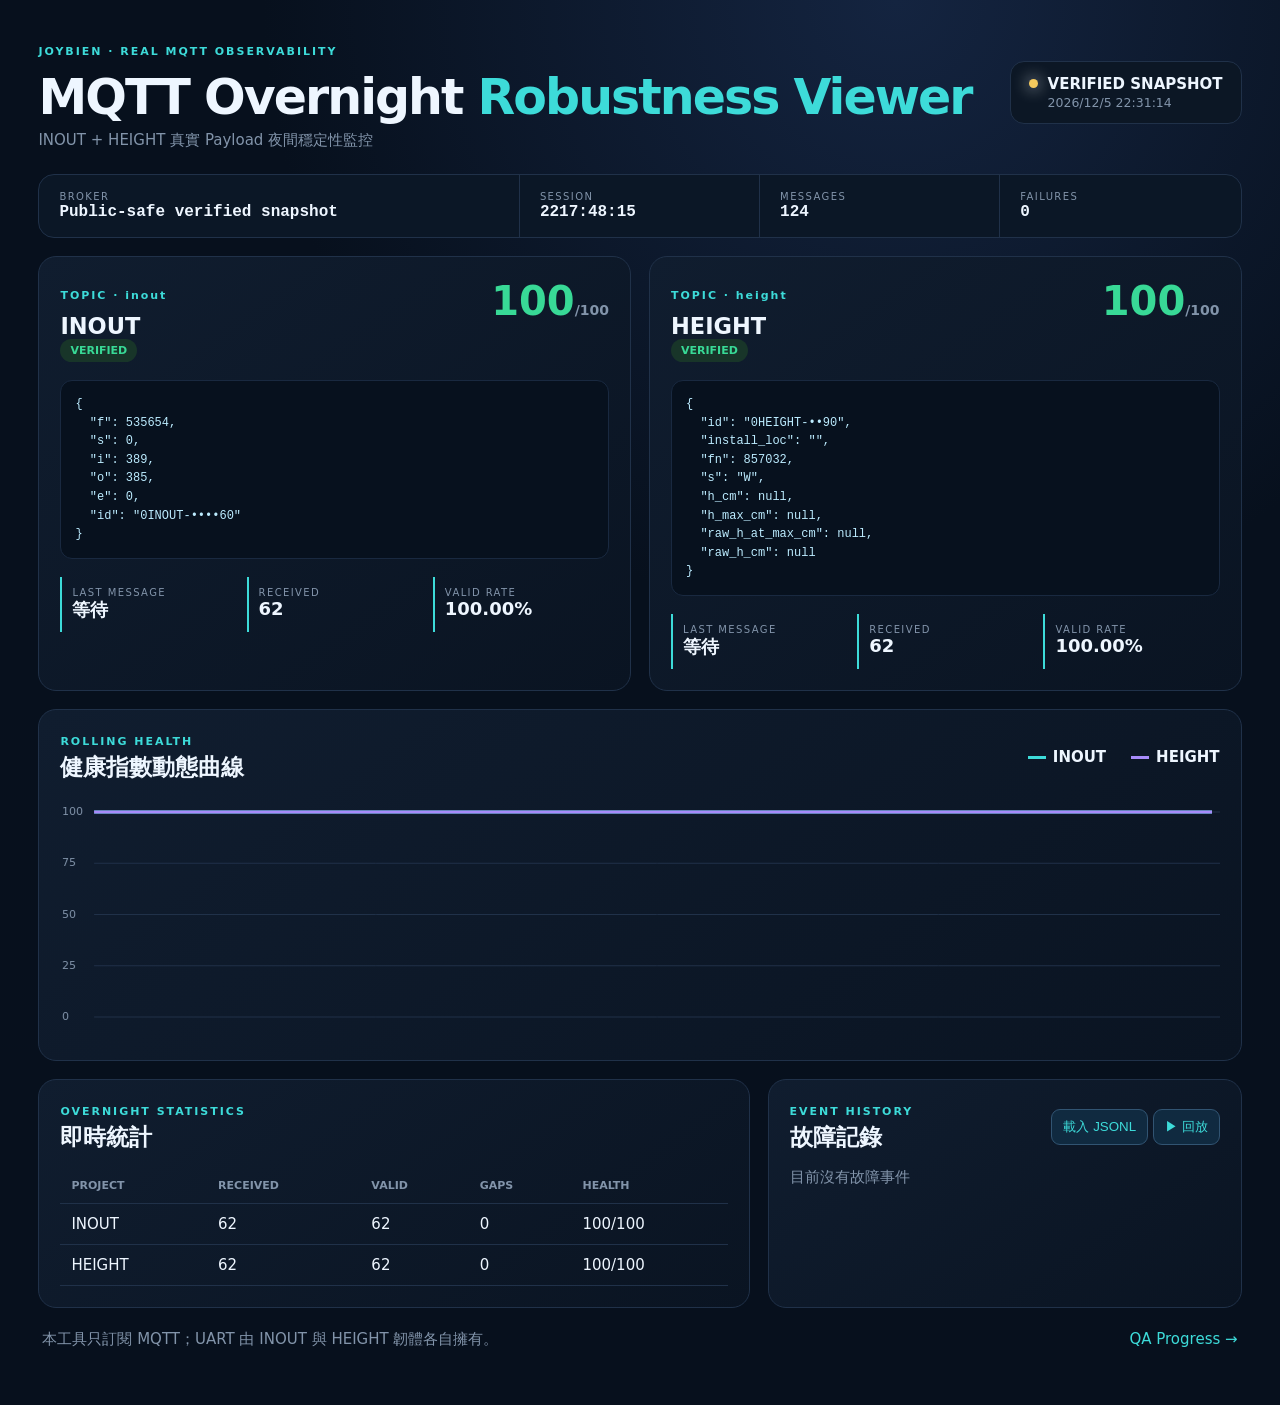
==== index.html @ 219591f7 "Add MQTT INOUT and HEIGHT robustness viewer" ====
<!doctype html>
<html lang="zh-Hant">
<head>
<meta charset="utf-8"><meta name="viewport" content="width=device-width,initial-scale=1">
<title>MQTT INOUT + HEIGHT Overnight Robustness Viewer V04 2026.09.04 22:30</title>
<link rel="stylesheet" href="style.css">
</head>
<body>
<main>
  <header><div><p class="eyebrow">JOYBIEN · REAL MQTT OBSERVABILITY</p><h1>MQTT Overnight <span>Robustness Viewer</span></h1><p class="subtitle">INOUT + HEIGHT 真實 Payload 夜間穩定性監控</p></div><div class="live"><i></i><b id="brokerState">連線中</b><small id="clock">--</small></div></header>
  <section class="summary"><div><small>BROKER</small><b id="broker">--</b></div><div><small>SESSION</small><b id="duration">--</b></div><div><small>MESSAGES</small><b id="total">0</b></div><div><small>FAILURES</small><b id="failures">0</b></div></section>
  <section class="projects" id="projects"></section>
  <section class="panel chart-panel"><div class="section-title"><div><small>ROLLING HEALTH</small><h2>健康指數動態曲線</h2></div><div class="legend"><span class="inout">INOUT</span><span class="height">HEIGHT</span></div></div><canvas id="chart" height="240"></canvas></section>
  <section class="lower"><div class="panel"><div class="section-title"><div><small>OVERNIGHT STATISTICS</small><h2>即時統計</h2></div></div><div id="stats"></div></div><div class="panel"><div class="section-title"><div><small>EVENT HISTORY</small><h2>故障記錄</h2></div><div><button id="loadHistory">載入 JSONL</button> <button id="playback" disabled>▶ 回放</button></div><input id="historyFile" type="file" accept=".jsonl,.json" hidden></div><div id="events" class="events"><p>目前沒有故障事件</p></div></div></section>
  <footer><span>本工具只訂閱 MQTT；UART 由 INOUT 與 HEIGHT 韌體各自擁有。</span><a href="docs/qa_mqtt_progress_daily_digest.html">QA Progress →</a></footer>
</main>
<script src="app.js"></script>
</body></html>
---- style.css ----
:root{--bg:#07101d;--panel:#0d1929;--line:#203149;--text:#eef6ff;--muted:#8294aa;--cyan:#3ddbd9;--purple:#a78bfa;--green:#38d996;--yellow:#f4c95d;--red:#ff647c}*{box-sizing:border-box}body{margin:0;background:radial-gradient(circle at 70% 0,#142440 0,transparent 38%),var(--bg);color:var(--text);font:15px Inter,ui-sans-serif,system-ui}main{width:min(1440px,94vw);margin:auto;padding:34px 0}header{display:flex;justify-content:space-between;align-items:center;margin-bottom:24px}.eyebrow,.section-title small{color:var(--cyan);font-size:11px;font-weight:800;letter-spacing:.18em}h1{margin:5px 0;font-size:clamp(28px,4vw,49px);letter-spacing:-.04em}h1 span{color:var(--cyan)}.subtitle{color:var(--muted);margin:0}.live{border:1px solid var(--line);background:#0c1725;padding:13px 18px;border-radius:14px;display:grid;grid-template-columns:auto auto;gap:2px 10px;align-items:center}.live i{width:9px;height:9px;border-radius:50%;background:var(--yellow);box-shadow:0 0 16px currentColor}.live small{grid-column:2;color:var(--muted)}.summary{display:grid;grid-template-columns:2fr repeat(3,1fr);border:1px solid var(--line);border-radius:16px;background:#0b1726;margin-bottom:18px}.summary div{padding:16px 20px;border-right:1px solid var(--line)}.summary div:last-child{border:0}.summary small,.metric small{display:block;color:var(--muted);font-size:10px;letter-spacing:.14em}.summary b{font:700 16px ui-monospace,monospace}.projects{display:grid;grid-template-columns:1fr 1fr;gap:18px}.project,.panel{border:1px solid var(--line);border-radius:18px;background:linear-gradient(145deg,#101d2f,#0a1422);padding:21px}.project-head{display:flex;justify-content:space-between}.project h2,.section-title h2{margin:3px 0 0}.score{font-size:40px;font-weight:900;color:var(--green)}.score small{font-size:14px;color:var(--muted)}.status{display:inline-block;border-radius:999px;padding:5px 10px;background:#183529;color:var(--green);font-size:11px;font-weight:800}.payload{min-height:116px;margin:18px 0;padding:14px;background:#07111e;border:1px solid #192940;border-radius:12px;color:#bcecff;white-space:pre-wrap;word-break:break-all;font:12px/1.55 ui-monospace,monospace}.metrics{display:grid;grid-template-columns:repeat(3,1fr);gap:10px}.metric{padding:10px;border-left:2px solid var(--cyan)}.metric b{font-size:18px}.chart-panel{margin-top:18px}.section-title{display:flex;align-items:center;justify-content:space-between}.legend{display:flex;gap:18px;font-weight:700}.legend span:before{content:"";display:inline-block;width:18px;height:3px;margin:0 7px 3px}.legend .inout:before{background:var(--cyan)}.legend .height:before{background:var(--purple)}canvas{width:100%;margin-top:12px}.lower{display:grid;grid-template-columns:1.2fr .8fr;gap:18px;margin-top:18px}table{width:100%;border-collapse:collapse;margin-top:15px}th,td{text-align:left;padding:11px;border-bottom:1px solid var(--line)}th{color:var(--muted);font-size:11px}.events{color:var(--muted);max-height:240px;overflow:auto}.event{padding:10px 0;border-bottom:1px solid var(--line)}button{border:1px solid #315472;background:#102a40;color:var(--cyan);border-radius:9px;padding:8px 11px;cursor:pointer}footer{display:flex;justify-content:space-between;color:var(--muted);padding:22px 4px}a{color:var(--cyan);text-decoration:none}@media(max-width:800px){.projects,.lower{grid-template-columns:1fr}.summary{grid-template-columns:1fr 1fr}.summary div:nth-child(2){border-right:0}header{align-items:flex-start}.live{padding:9px}.metrics{grid-template-columns:1fr 1fr}footer{display:block}footer a{display:block;margin-top:8px}}
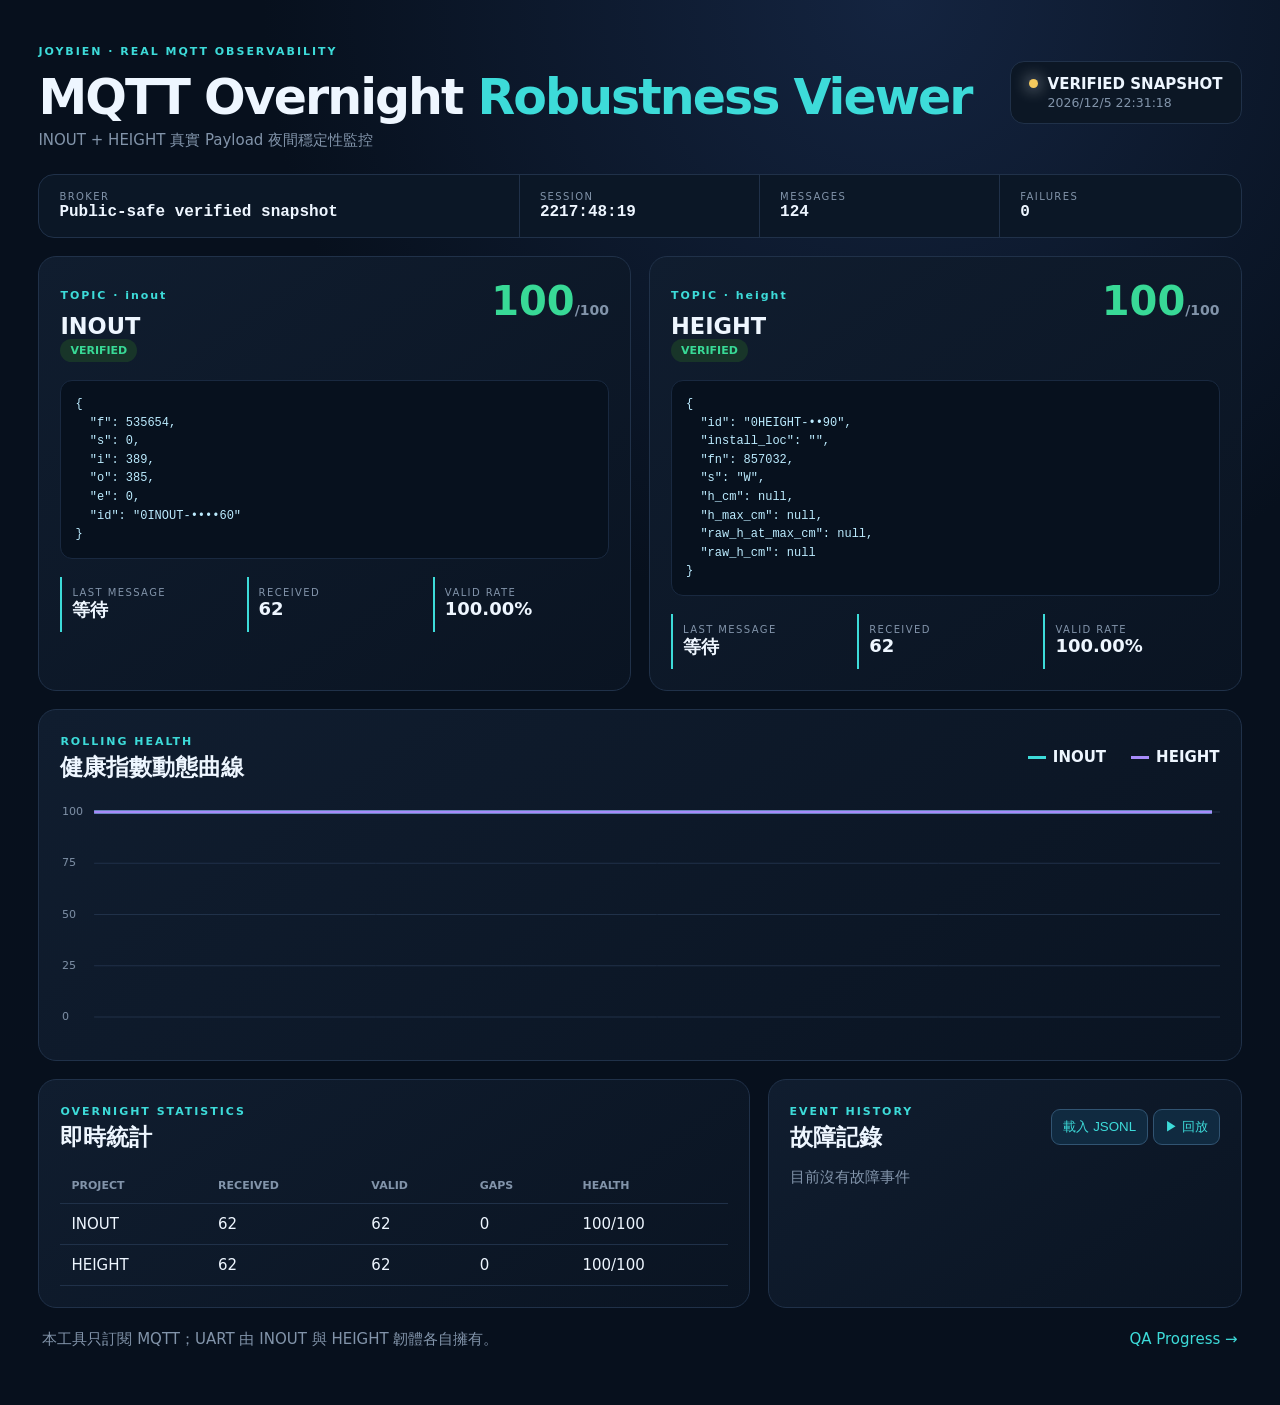
==== commit d2c7b92a: "Record GitHub Pages publication" ====
--- a/index.html
+++ b/index.html
@@ -2,7 +2,7 @@
 <html lang="zh-Hant">
 <head>
 <meta charset="utf-8"><meta name="viewport" content="width=device-width,initial-scale=1">
-<title>MQTT INOUT + HEIGHT Overnight Robustness Viewer V04 2026.09.04 22:30</title>
+<title>MQTT INOUT + HEIGHT Overnight Robustness Viewer V05 2026.09.04 22:34</title>
 <link rel="stylesheet" href="style.css">
 </head>
 <body>
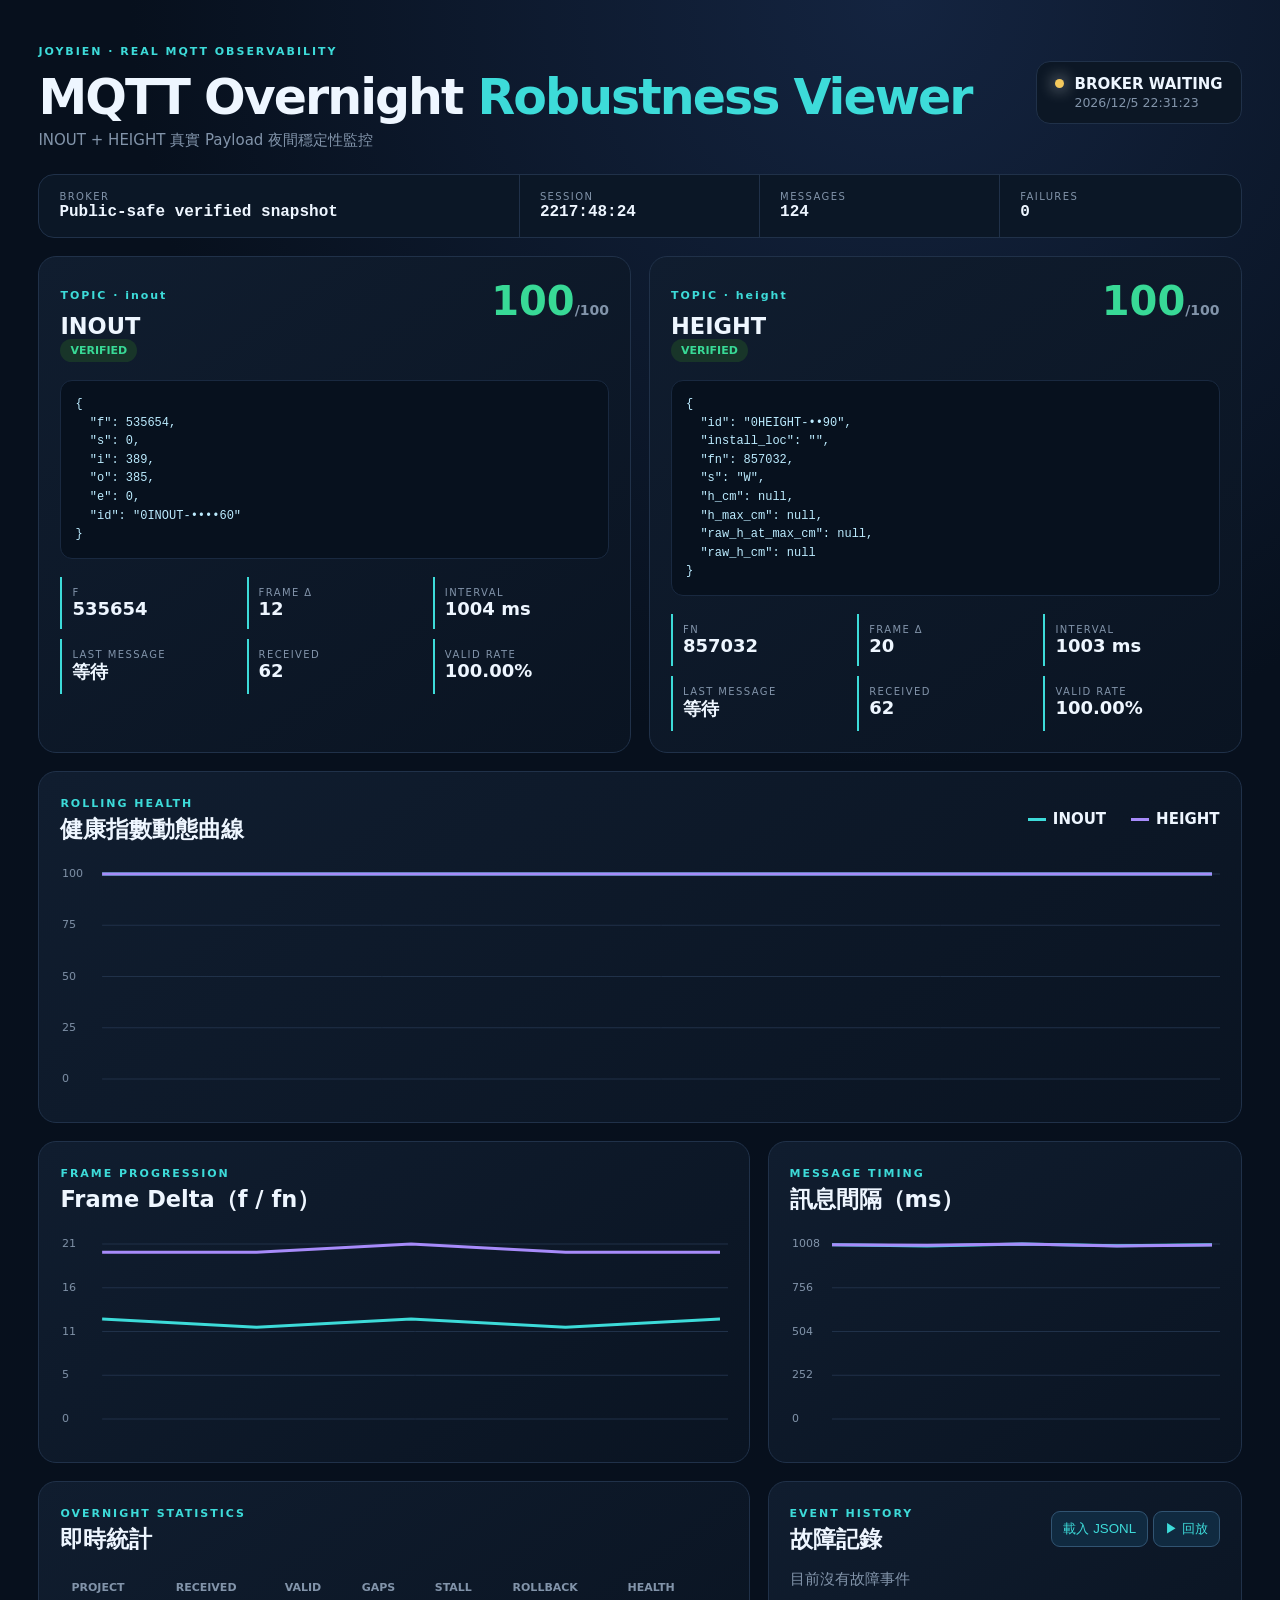
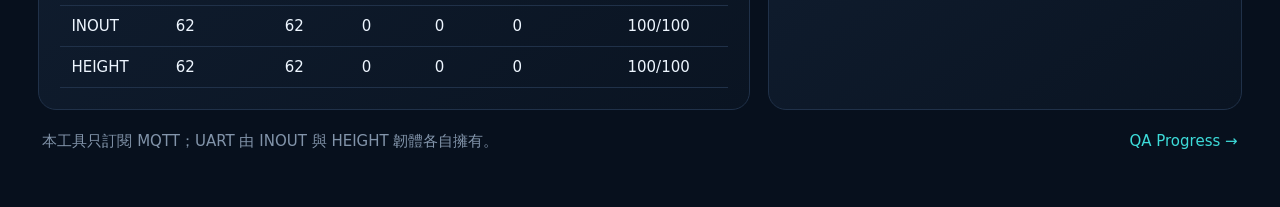
==== commit ba70c7d0: "Add real-time frame and timing health curves" ====
--- a/index.html
+++ b/index.html
@@ -2,7 +2,7 @@
 <html lang="zh-Hant">
 <head>
 <meta charset="utf-8"><meta name="viewport" content="width=device-width,initial-scale=1">
-<title>MQTT INOUT + HEIGHT Overnight Robustness Viewer V05 2026.09.04 22:34</title>
+<title>MQTT INOUT + HEIGHT Real-Time Robustness Viewer V06 2026.09.04 22:42</title>
 <link rel="stylesheet" href="style.css">
 </head>
 <body>
@@ -11,6 +11,7 @@
   <section class="summary"><div><small>BROKER</small><b id="broker">--</b></div><div><small>SESSION</small><b id="duration">--</b></div><div><small>MESSAGES</small><b id="total">0</b></div><div><small>FAILURES</small><b id="failures">0</b></div></section>
   <section class="projects" id="projects"></section>
   <section class="panel chart-panel"><div class="section-title"><div><small>ROLLING HEALTH</small><h2>健康指數動態曲線</h2></div><div class="legend"><span class="inout">INOUT</span><span class="height">HEIGHT</span></div></div><canvas id="chart" height="240"></canvas></section>
+  <section class="lower curve-grid"><div class="panel"><div class="section-title"><div><small>FRAME PROGRESSION</small><h2>Frame Delta（f / fn）</h2></div></div><canvas id="frameChart" height="210"></canvas></div><div class="panel"><div class="section-title"><div><small>MESSAGE TIMING</small><h2>訊息間隔（ms）</h2></div></div><canvas id="intervalChart" height="210"></canvas></div></section>
   <section class="lower"><div class="panel"><div class="section-title"><div><small>OVERNIGHT STATISTICS</small><h2>即時統計</h2></div></div><div id="stats"></div></div><div class="panel"><div class="section-title"><div><small>EVENT HISTORY</small><h2>故障記錄</h2></div><div><button id="loadHistory">載入 JSONL</button> <button id="playback" disabled>▶ 回放</button></div><input id="historyFile" type="file" accept=".jsonl,.json" hidden></div><div id="events" class="events"><p>目前沒有故障事件</p></div></div></section>
   <footer><span>本工具只訂閱 MQTT；UART 由 INOUT 與 HEIGHT 韌體各自擁有。</span><a href="docs/qa_mqtt_progress_daily_digest.html">QA Progress →</a></footer>
 </main>
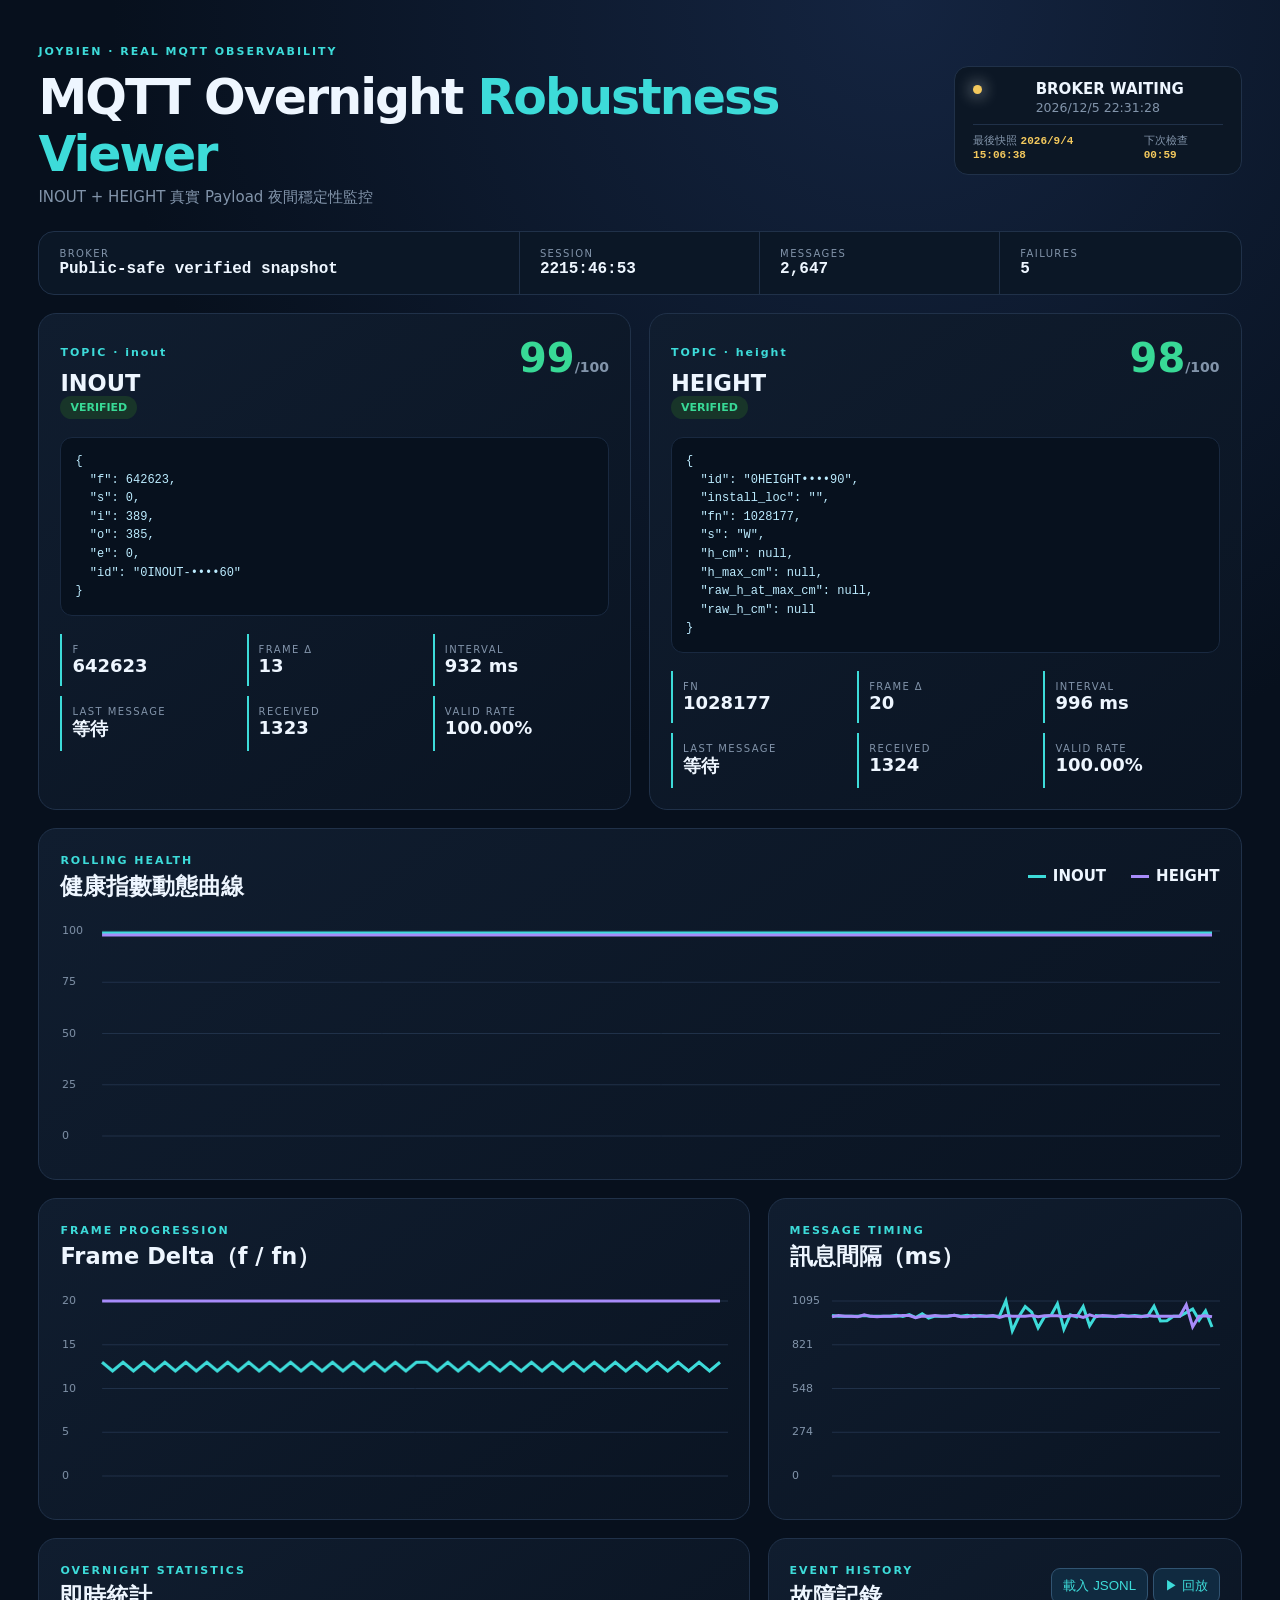
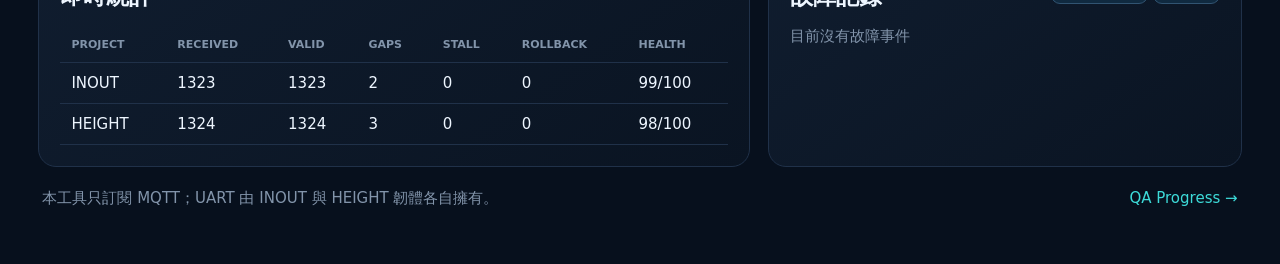
==== commit 2298c172: "Add one-minute global snapshot countdown" ====
--- a/index.html
+++ b/index.html
@@ -2,12 +2,14 @@
 <html lang="zh-Hant">
 <head>
 <meta charset="utf-8"><meta name="viewport" content="width=device-width,initial-scale=1">
-<title>MQTT INOUT + HEIGHT Real-Time Robustness Viewer V06 2026.09.04 22:42</title>
+<title>MQTT INOUT + HEIGHT Real-Time Robustness Viewer V08 2026.09.04 23:04</title>
 <link rel="stylesheet" href="style.css">
+<style>.snapshot-info{grid-column:1/-1;border-top:1px solid var(--line);margin-top:7px;padding-top:8px;display:flex;gap:14px;color:var(--muted);font-size:11px}.snapshot-info[hidden]{display:none}.snapshot-info b{color:var(--yellow);font:700 11px ui-monospace,monospace}.notice{position:fixed;z-index:10;right:3vw;top:18px;padding:12px 16px;border:1px solid var(--line);border-radius:10px;background:#112238;box-shadow:0 12px 30px #0008;font-weight:800}.notice.ok{color:var(--green)}.notice.warn{color:var(--yellow)}.notice.bad{color:var(--red)}</style>
 </head>
 <body>
 <main>
-  <header><div><p class="eyebrow">JOYBIEN · REAL MQTT OBSERVABILITY</p><h1>MQTT Overnight <span>Robustness Viewer</span></h1><p class="subtitle">INOUT + HEIGHT 真實 Payload 夜間穩定性監控</p></div><div class="live"><i></i><b id="brokerState">連線中</b><small id="clock">--</small></div></header>
+  <header><div><p class="eyebrow">JOYBIEN · REAL MQTT OBSERVABILITY</p><h1>MQTT Overnight <span>Robustness Viewer</span></h1><p class="subtitle">INOUT + HEIGHT 真實 Payload 夜間穩定性監控</p></div><div class="live"><i></i><b id="brokerState">連線中</b><small id="clock">--</small><div id="snapshotInfo" class="snapshot-info" hidden><span>最後快照 <b id="snapshotTime">--</b></span><span>下次檢查 <b id="snapshotCountdown">01:00</b></span></div></div></header>
+  <div id="notice" class="notice" role="status" aria-live="polite" hidden></div>
   <section class="summary"><div><small>BROKER</small><b id="broker">--</b></div><div><small>SESSION</small><b id="duration">--</b></div><div><small>MESSAGES</small><b id="total">0</b></div><div><small>FAILURES</small><b id="failures">0</b></div></section>
   <section class="projects" id="projects"></section>
   <section class="panel chart-panel"><div class="section-title"><div><small>ROLLING HEALTH</small><h2>健康指數動態曲線</h2></div><div class="legend"><span class="inout">INOUT</span><span class="height">HEIGHT</span></div></div><canvas id="chart" height="240"></canvas></section>
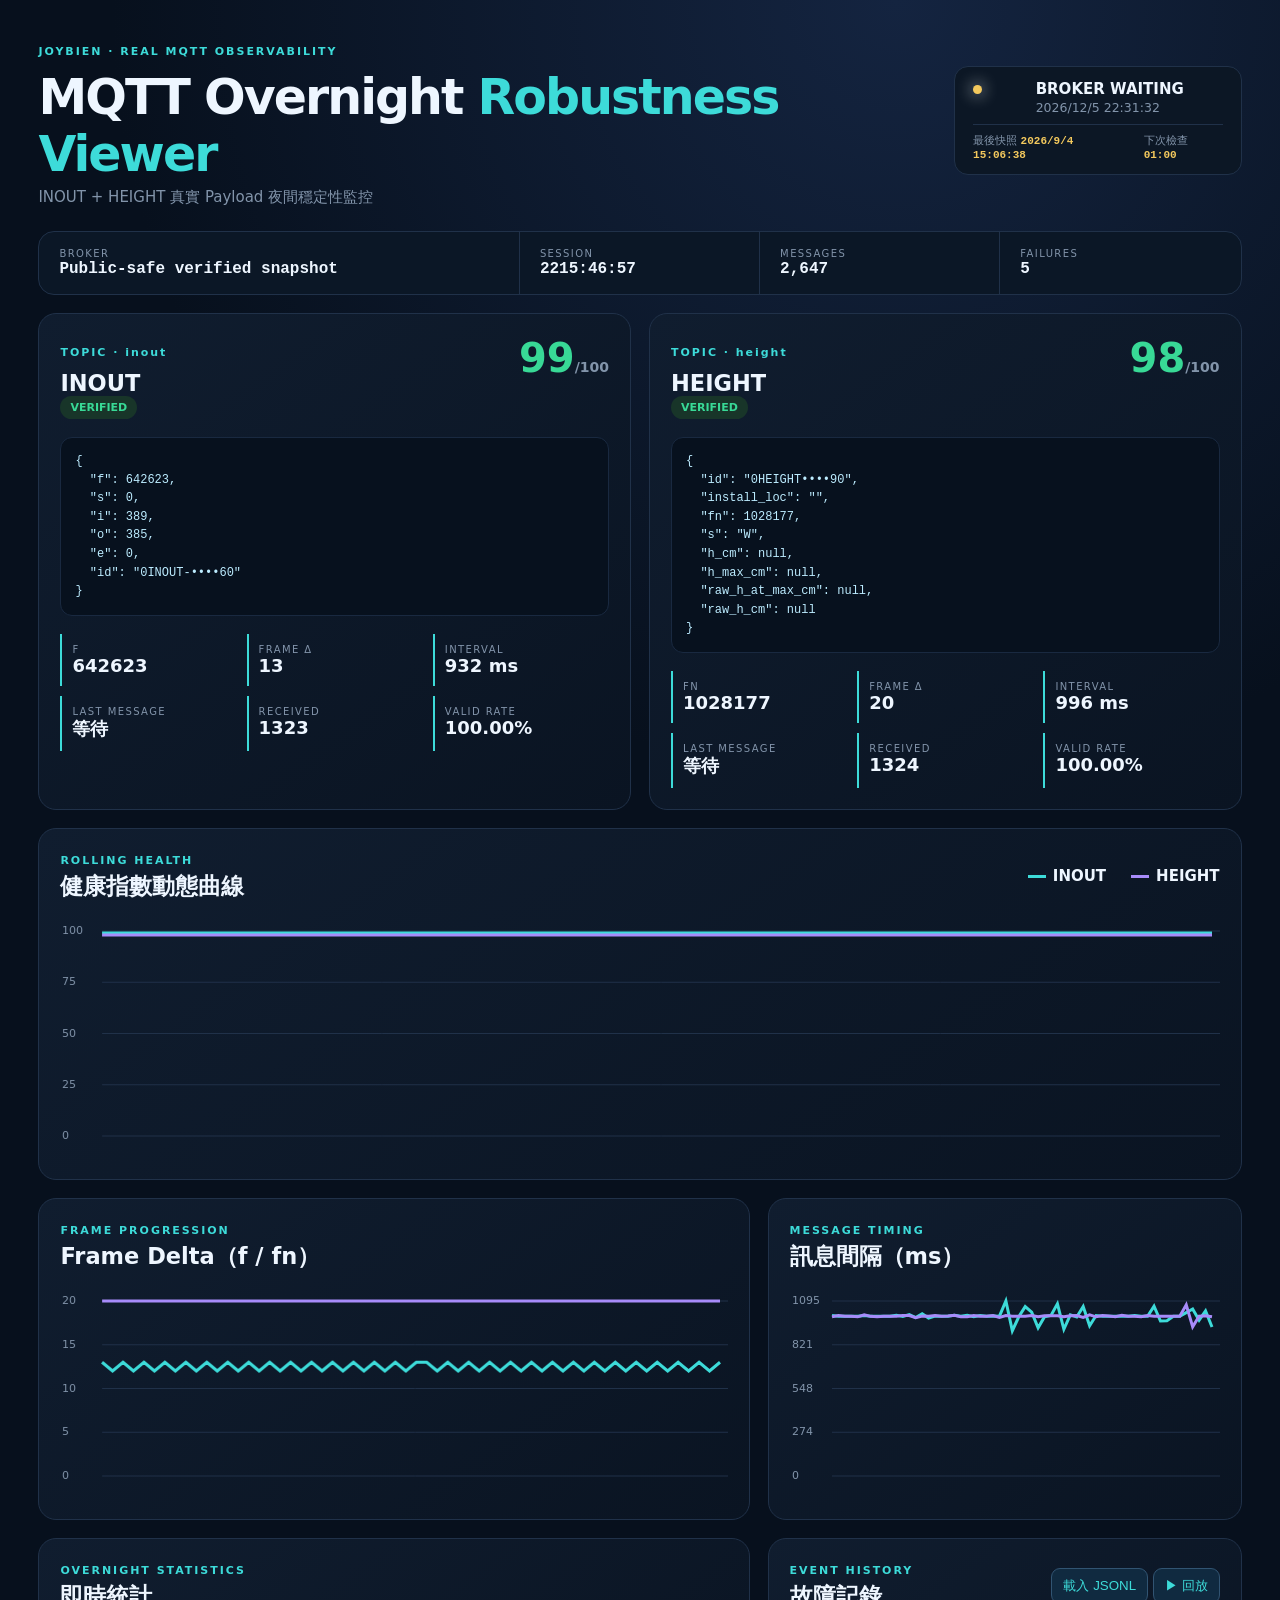
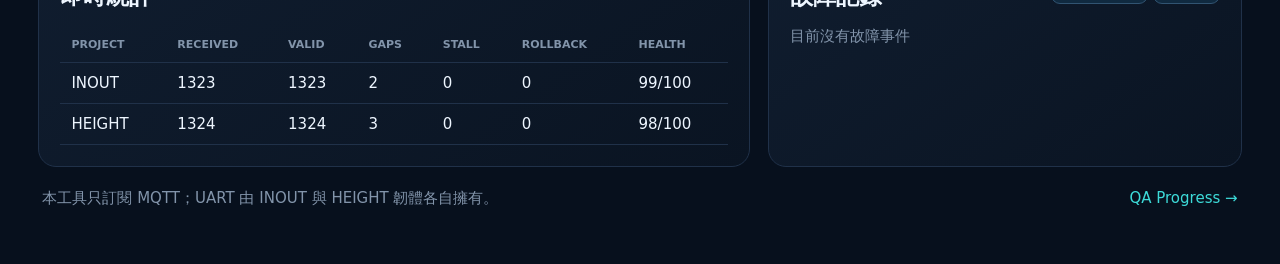
==== commit afb2abee: "Bust cached dashboard assets" ====
--- a/index.html
+++ b/index.html
@@ -2,8 +2,8 @@
 <html lang="zh-Hant">
 <head>
 <meta charset="utf-8"><meta name="viewport" content="width=device-width,initial-scale=1">
-<title>MQTT INOUT + HEIGHT Real-Time Robustness Viewer V08 2026.09.04 23:04</title>
-<link rel="stylesheet" href="style.css">
+<title>MQTT INOUT + HEIGHT Real-Time Robustness Viewer V09 2026.09.04 23:08</title>
+<link rel="stylesheet" href="style.css?v=09">
 <style>.snapshot-info{grid-column:1/-1;border-top:1px solid var(--line);margin-top:7px;padding-top:8px;display:flex;gap:14px;color:var(--muted);font-size:11px}.snapshot-info[hidden]{display:none}.snapshot-info b{color:var(--yellow);font:700 11px ui-monospace,monospace}.notice{position:fixed;z-index:10;right:3vw;top:18px;padding:12px 16px;border:1px solid var(--line);border-radius:10px;background:#112238;box-shadow:0 12px 30px #0008;font-weight:800}.notice.ok{color:var(--green)}.notice.warn{color:var(--yellow)}.notice.bad{color:var(--red)}</style>
 </head>
 <body>
@@ -17,5 +17,5 @@
   <section class="lower"><div class="panel"><div class="section-title"><div><small>OVERNIGHT STATISTICS</small><h2>即時統計</h2></div></div><div id="stats"></div></div><div class="panel"><div class="section-title"><div><small>EVENT HISTORY</small><h2>故障記錄</h2></div><div><button id="loadHistory">載入 JSONL</button> <button id="playback" disabled>▶ 回放</button></div><input id="historyFile" type="file" accept=".jsonl,.json" hidden></div><div id="events" class="events"><p>目前沒有故障事件</p></div></div></section>
   <footer><span>本工具只訂閱 MQTT；UART 由 INOUT 與 HEIGHT 韌體各自擁有。</span><a href="docs/qa_mqtt_progress_daily_digest.html">QA Progress →</a></footer>
 </main>
-<script src="app.js"></script>
+<script src="app.js?v=09"></script>
 </body></html>
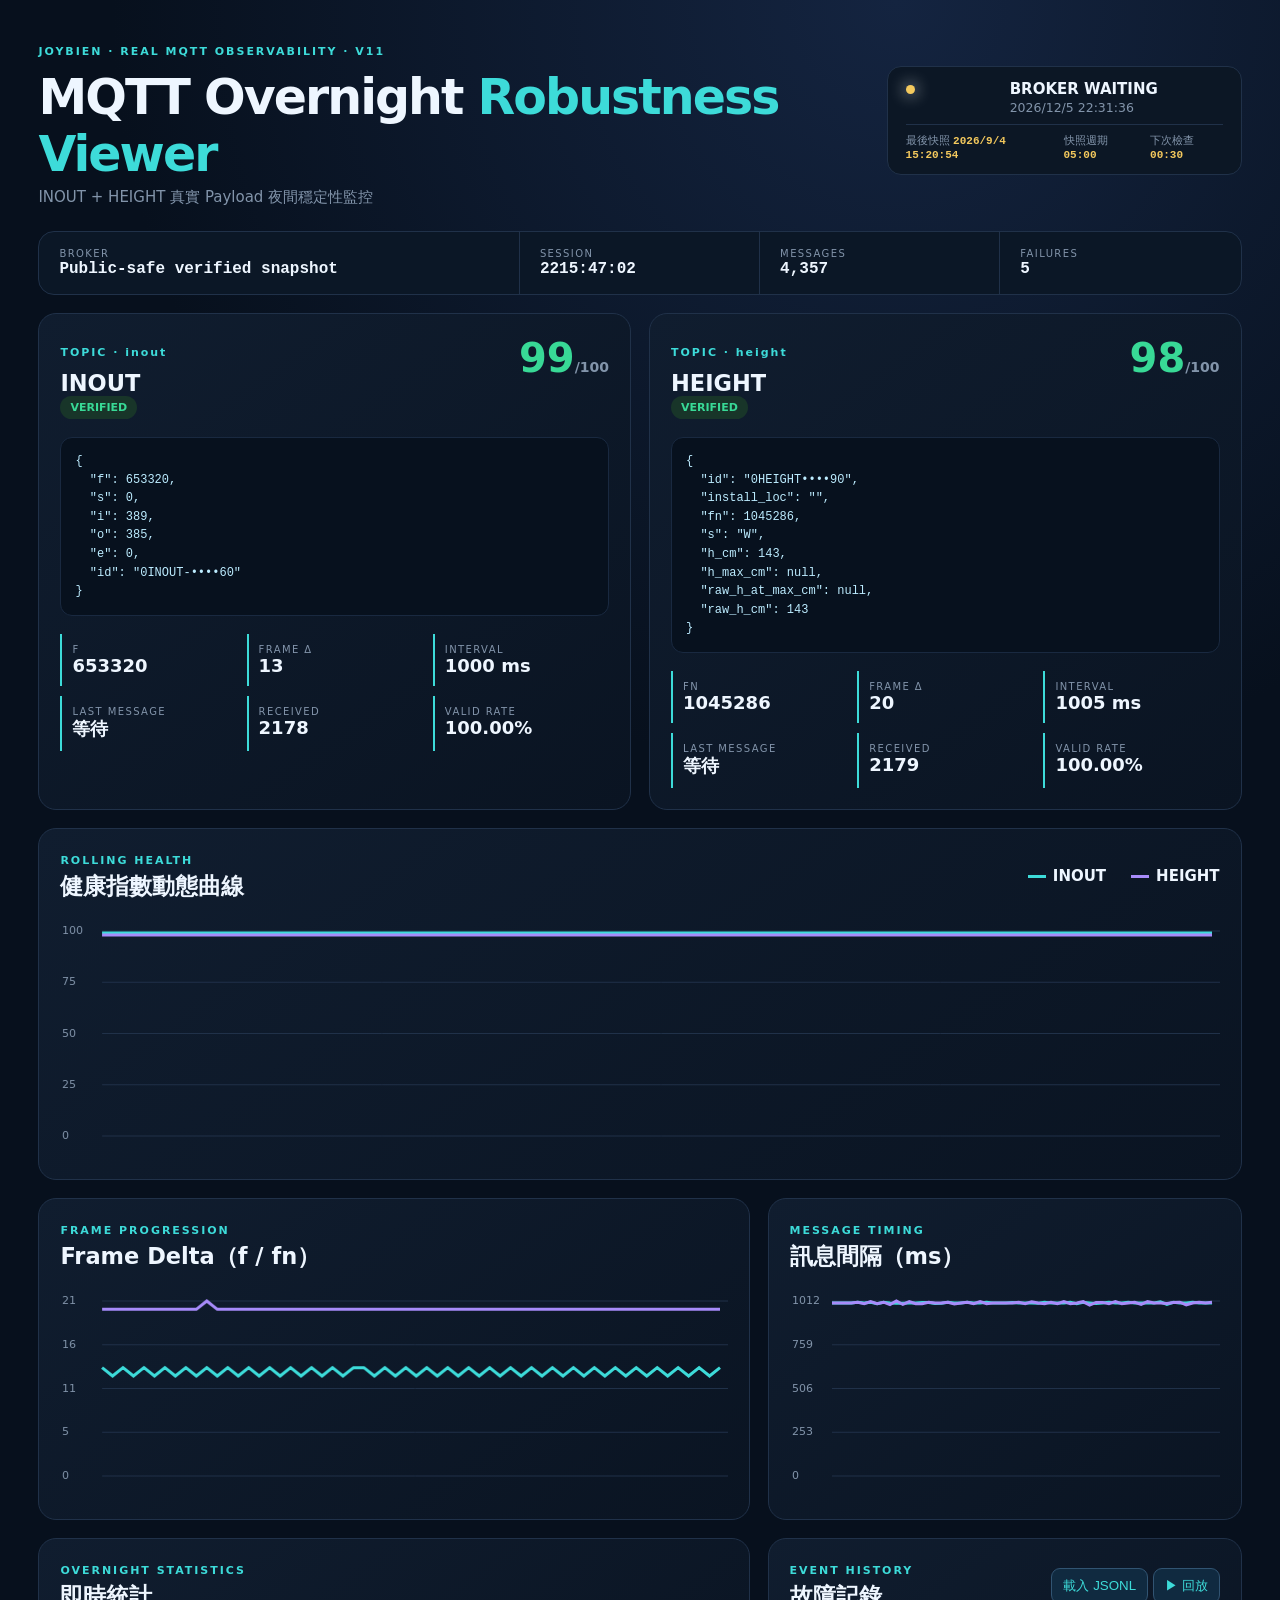
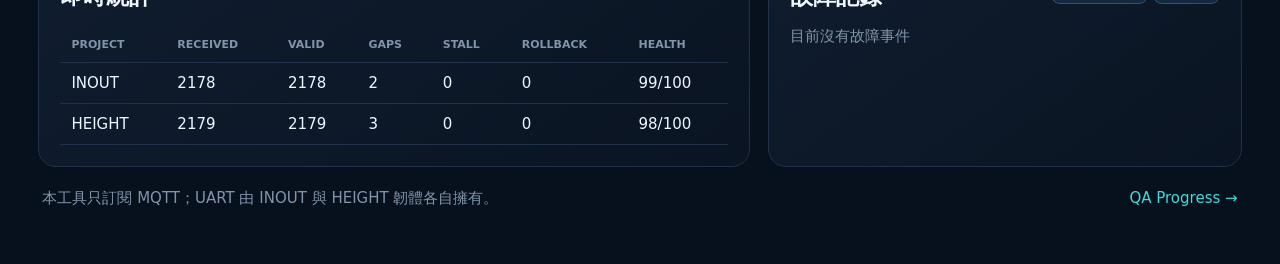
==== commit 15f8eb61: "Set five-minute snapshot cadence" ====
--- a/index.html
+++ b/index.html
@@ -2,13 +2,13 @@
 <html lang="zh-Hant">
 <head>
 <meta charset="utf-8"><meta name="viewport" content="width=device-width,initial-scale=1">
-<title>MQTT INOUT + HEIGHT Real-Time Robustness Viewer V09 2026.09.04 23:08</title>
-<link rel="stylesheet" href="style.css?v=09">
+<title>MQTT INOUT + HEIGHT Real-Time Robustness Viewer V11 2026.09.04 23:20</title>
+<link rel="stylesheet" href="style.css?v=11">
 <style>.snapshot-info{grid-column:1/-1;border-top:1px solid var(--line);margin-top:7px;padding-top:8px;display:flex;gap:14px;color:var(--muted);font-size:11px}.snapshot-info[hidden]{display:none}.snapshot-info b{color:var(--yellow);font:700 11px ui-monospace,monospace}.notice{position:fixed;z-index:10;right:3vw;top:18px;padding:12px 16px;border:1px solid var(--line);border-radius:10px;background:#112238;box-shadow:0 12px 30px #0008;font-weight:800}.notice.ok{color:var(--green)}.notice.warn{color:var(--yellow)}.notice.bad{color:var(--red)}</style>
 </head>
 <body>
 <main>
-  <header><div><p class="eyebrow">JOYBIEN · REAL MQTT OBSERVABILITY</p><h1>MQTT Overnight <span>Robustness Viewer</span></h1><p class="subtitle">INOUT + HEIGHT 真實 Payload 夜間穩定性監控</p></div><div class="live"><i></i><b id="brokerState">連線中</b><small id="clock">--</small><div id="snapshotInfo" class="snapshot-info" hidden><span>最後快照 <b id="snapshotTime">--</b></span><span>下次檢查 <b id="snapshotCountdown">01:00</b></span></div></div></header>
+  <header><div><p class="eyebrow">JOYBIEN · REAL MQTT OBSERVABILITY · V11</p><h1>MQTT Overnight <span>Robustness Viewer</span></h1><p class="subtitle">INOUT + HEIGHT 真實 Payload 夜間穩定性監控</p></div><div class="live"><i></i><b id="brokerState">連線中</b><small id="clock">--</small><div id="snapshotInfo" class="snapshot-info" hidden><span>最後快照 <b id="snapshotTime">--</b></span><span>快照週期 <b>05:00</b></span><span>下次檢查 <b id="snapshotCountdown">00:30</b></span></div></div></header>
   <div id="notice" class="notice" role="status" aria-live="polite" hidden></div>
   <section class="summary"><div><small>BROKER</small><b id="broker">--</b></div><div><small>SESSION</small><b id="duration">--</b></div><div><small>MESSAGES</small><b id="total">0</b></div><div><small>FAILURES</small><b id="failures">0</b></div></section>
   <section class="projects" id="projects"></section>
@@ -17,5 +17,5 @@
   <section class="lower"><div class="panel"><div class="section-title"><div><small>OVERNIGHT STATISTICS</small><h2>即時統計</h2></div></div><div id="stats"></div></div><div class="panel"><div class="section-title"><div><small>EVENT HISTORY</small><h2>故障記錄</h2></div><div><button id="loadHistory">載入 JSONL</button> <button id="playback" disabled>▶ 回放</button></div><input id="historyFile" type="file" accept=".jsonl,.json" hidden></div><div id="events" class="events"><p>目前沒有故障事件</p></div></div></section>
   <footer><span>本工具只訂閱 MQTT；UART 由 INOUT 與 HEIGHT 韌體各自擁有。</span><a href="docs/qa_mqtt_progress_daily_digest.html">QA Progress →</a></footer>
 </main>
-<script src="app.js?v=09"></script>
+<script src="app.js?v=11"></script>
 </body></html>
